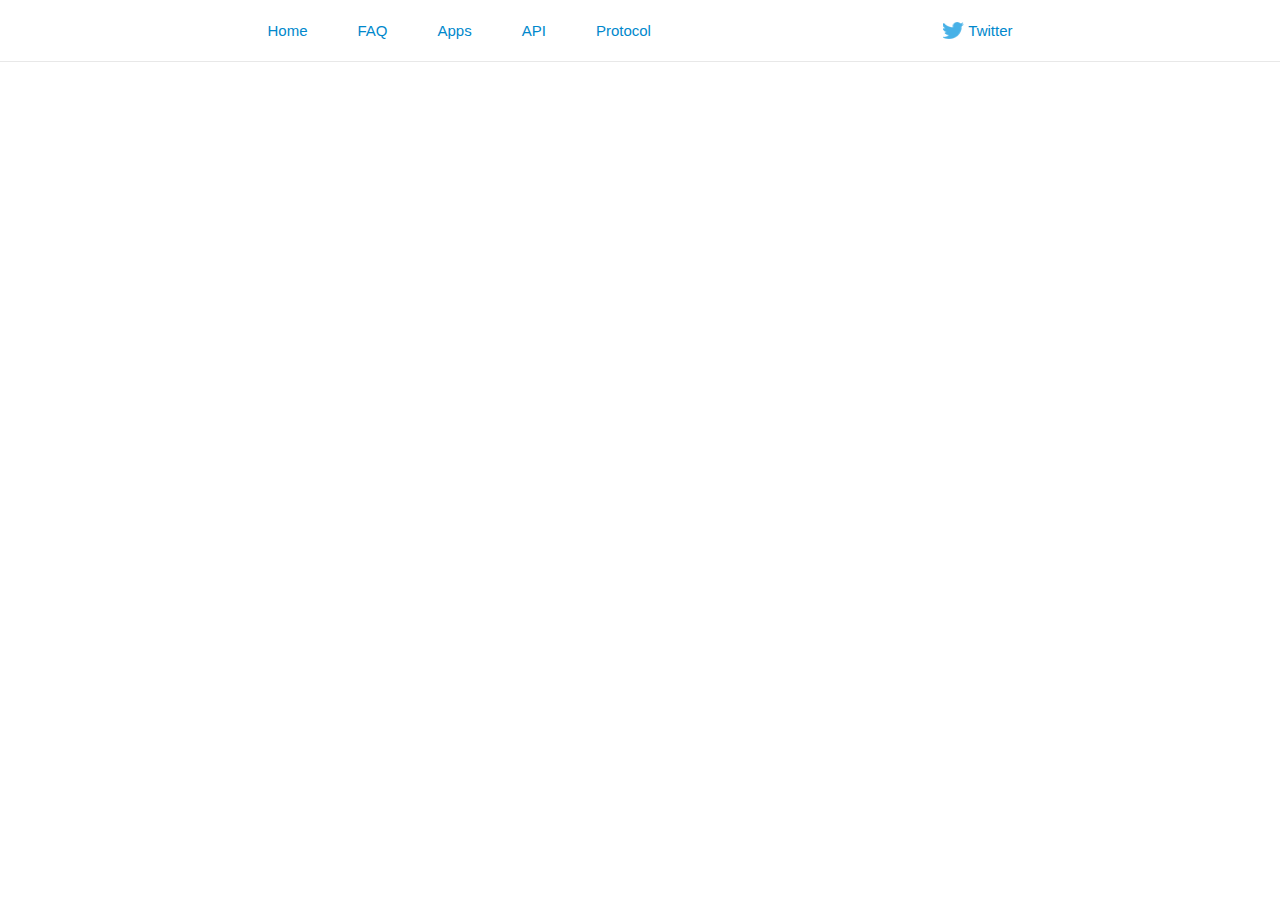
==== telegram.html @ 716404b2 "header done" ====
<!DOCTYPE html>
<html>
	<head>
		<meta http-equiv="Content-Type" content="text/html; charset=UTF-8">
		<link href="./css/telegram.css" rel="stylesheet" media="screen">
		<link href="./css/bootstrap.min.css" rel="stylesheet">
	</head>
	<body style="margin: 0">
		<div class="header">
			<div class="container clearfix">
				<ul class="nav">
					<li><a href="https://telegram.org/">Home</a></li>
					<li><a href="https://telegram.org/faq">FAQ</a></li>
					<li><a href="https://telegram.org/apps">Apps</a></li>
					<li><a href="https://core.telegram.org/api">API</a></li>
					<li><a href="https://core.telegram.org/mtproto">Protocol</a></li>
				</ul>
				<ul class="nav">
					<li><a href="https://twitter.com/telegram"><img class="icon icon-twitter"src="./images/twitter.png"></img><span> Twitter</span></a></li>
				</ul>
			</div>
		</div>
	</body>
</html>
---- css/telegram.css ----
body {
  font: 12px/18px "Lucida Grande", "Lucida Sans Unicode", Arial, Helvetica, Verdana, sans-serif;
}

a,
a:hover {
  color: #0088cc;
}
a:focus {
  text-decoration: none;
}
a:hover {
  text-decoration: underline;
}

.container {
  display: flex;
  padding: 10px 0;
  justify-content: space-between;
   box-shadow: none;
  -webkit-box-shadow: none;
  border-bottom: 1px solid #e8e8e8;
}

.container:before {
  content: " ";
  display: table;
}
.container:after {
  content: " ";
  display: table;
  clear: both;
}

.nav{
  padding: 0;
  list-style: none;
  display: flex;
}

.nav li {
  margin: 0;
  padding: 0 10px;
}

.nav li ul {
  list-style: none;
  display: none;
  padding: 0;
  position: absolute;
}

.nav li:hover > ul {
  display: block;
}

.nav a:hover,
.nav .active a {
  color: #0088cc;
}

.nav li a:hover {
  box-shadow: 0px 3px 0px 0px #179cde;
  -webkit-box-shadow: 0px 3px 0px 0px #179cde;
  padding-bottom: 13.5px;
}

.nav a {
	color: #0088cc;
  -webkit-transition: padding-bottom .2s ease-in-out, box-shadow .2s ease-in-out;
  -moz-transition: padding-bottom .2s ease-in-out, box-shadow .2s ease-in-out;
  -ms-transition: padding-bottom .2s ease-in-out, box-shadow .2s ease-in-out;
}

.nav {
  color: #a2a2a2;
  font-size: 15px;
}

.nav a,
.nav a:hover,
.nav a:focus {
  background-color: transparent;
}

.nav .open > a,
.nav .open > a:hover,
.nav .open > a:focus {
  box-shadow: none;
  background-color: #1e98d4;
  color: #FFF;
  border: 0;
}

.icon {
  display: inline-block;
}
.icon-twitter {
  width: 21px;
  height: 17px;
  vertical-align: text-top;
  opacity: 0.9;
}
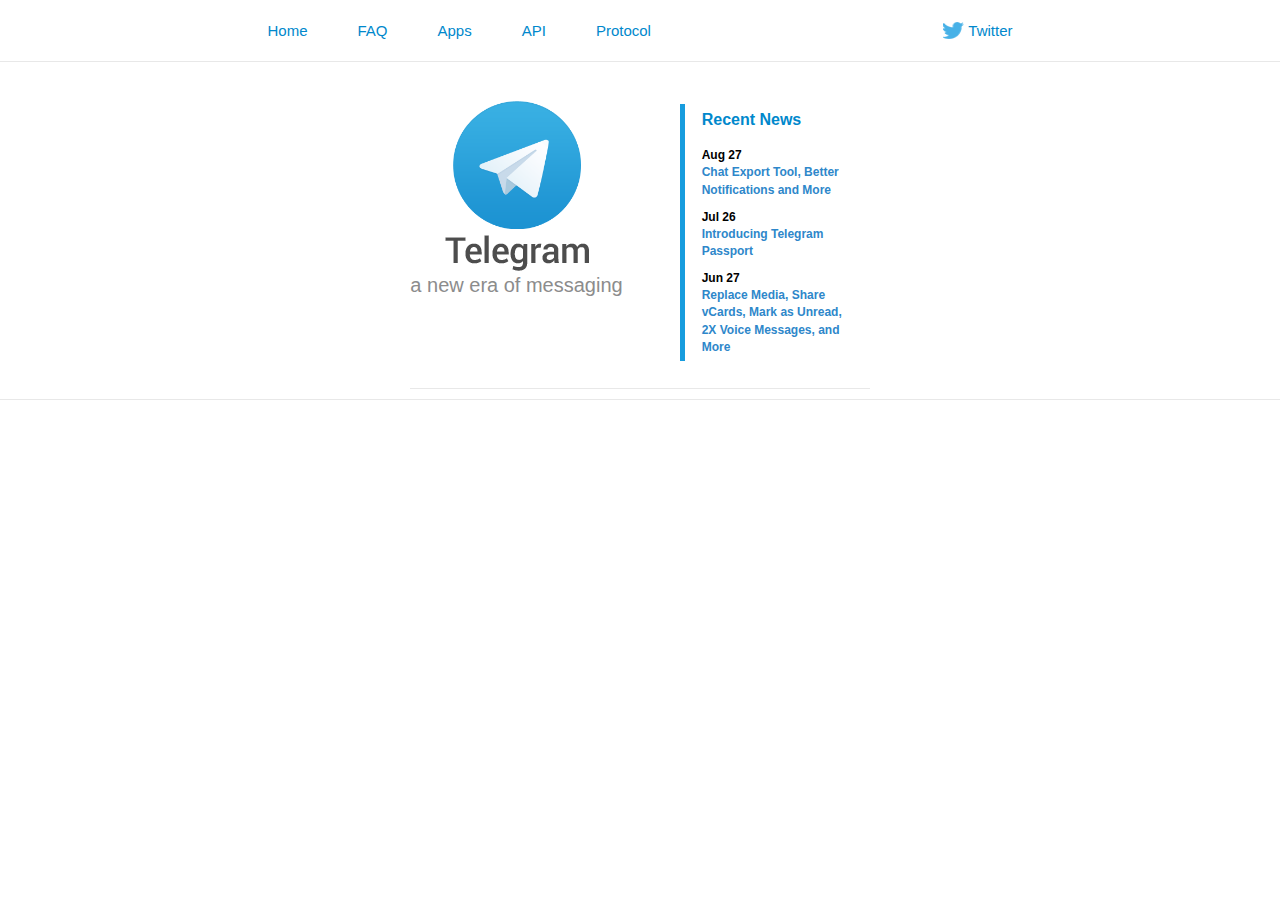
==== commit 8c24924c: "logo+news done" ====
--- a/telegram.html
+++ b/telegram.html
@@ -7,7 +7,7 @@
 	</head>
 	<body style="margin: 0">
 		<div class="header">
-			<div class="container clearfix">
+			<div class="container">
 				<ul class="nav">
 					<li><a href="https://telegram.org/">Home</a></li>
 					<li><a href="https://telegram.org/faq">FAQ</a></li>
@@ -20,5 +20,39 @@
 				</ul>
 			</div>
 		</div>
+		<div class="container">
+			<div class="container">
+				<div class="logo-text">
+					<a href="https://telegram.org/" class="logo">
+						<div>
+							<img class="logo-img" src="./images/logo.png">
+						</div>
+						<div>
+							<img src="./images/telegram_title.png">
+						</div>
+					</a>
+					<p>a new era of messaging</p>
+				</div>
+				<div class="news">
+					<div class="inner-news">
+						<a href="https://telegram.org/blog" class="news-header">Recent News</a>
+						<div class="side_blog_entries">
+							<a href="https://telegram.org/blog/export-and-more" class="news-entry">
+								<div class="news-date">Aug 27</div>
+								<div class="news-title">Chat Export Tool, Better Notifications and More</div>
+							</a>
+							<a href="https://telegram.org/blog/passport" class="news-entry">
+								<div class="news-date">Jul 26</div>
+								<div class="news-title">Introducing Telegram Passport</div>
+							</a>
+							<a href="https://telegram.org/blog/unread-replace-2x" class="news-entry">
+								<div class="news-date">Jun 27</div>
+								<div class="news-title">Replace Media, Share vCards, Mark as Unread, 2X Voice Messages, and More</div>
+							</a>
+						</div>
+					</div>
+				</div>
+			</div>
+		</div>
 	</body>
 </html>--- a/css/telegram.css
+++ b/css/telegram.css
@@ -1,103 +1,172 @@
 body {
-  font: 12px/18px "Lucida Grande", "Lucida Sans Unicode", Arial, Helvetica, Verdana, sans-serif;
+	font: 12px/18px "Lucida Grande", "Lucida Sans Unicode", Arial, Helvetica, Verdana, sans-serif;
 }
 
 a,
 a:hover {
-  color: #0088cc;
+	color: #0088cc;
 }
 a:focus {
-  text-decoration: none;
+	text-decoration: none;
 }
 a:hover {
-  text-decoration: underline;
+	text-decoration: underline;
 }
 
 .container {
-  display: flex;
-  padding: 10px 0;
-  justify-content: space-between;
-   box-shadow: none;
-  -webkit-box-shadow: none;
-  border-bottom: 1px solid #e8e8e8;
+	display: flex;
+	padding: 10px 0;
+	justify-content: space-between;
+	box-shadow: none;
+	-webkit-box-shadow: none;
+	border-bottom: 1px solid #e8e8e8;
 }
 
 .container:before {
-  content: " ";
-  display: table;
+	content: " ";
+	display: table;
 }
 .container:after {
-  content: " ";
-  display: table;
-  clear: both;
+	content: " ";
+	display: table;
+	clear: both;
 }
 
 .nav{
-  padding: 0;
-  list-style: none;
-  display: flex;
+	padding: 0;
+	list-style: none;
+	display: flex;
 }
 
 .nav li {
-  margin: 0;
-  padding: 0 10px;
+	margin: 0;
+	padding: 0 10px;
 }
 
 .nav li ul {
-  list-style: none;
-  display: none;
-  padding: 0;
-  position: absolute;
-}
-
-.nav li:hover > ul {
-  display: block;
-}
-
-.nav a:hover,
-.nav .active a {
-  color: #0088cc;
+	list-style: none;
+	display: none;
+	padding: 0;
+	position: absolute;
 }
 
 .nav li a:hover {
-  box-shadow: 0px 3px 0px 0px #179cde;
-  -webkit-box-shadow: 0px 3px 0px 0px #179cde;
-  padding-bottom: 13.5px;
+	box-shadow: 0px 3px 0px 0px #179cde;
+	-webkit-box-shadow: 0px 3px 0px 0px #179cde;
+	padding-bottom: 13.5px;
+	background-color: transparent;
 }
 
 .nav a {
 	color: #0088cc;
-  -webkit-transition: padding-bottom .2s ease-in-out, box-shadow .2s ease-in-out;
-  -moz-transition: padding-bottom .2s ease-in-out, box-shadow .2s ease-in-out;
-  -ms-transition: padding-bottom .2s ease-in-out, box-shadow .2s ease-in-out;
+	-webkit-transition: padding-bottom .2s ease-in-out, box-shadow .2s ease-in-out;
+	-moz-transition: padding-bottom .2s ease-in-out, box-shadow .2s ease-in-out;
+	-ms-transition: padding-bottom .2s ease-in-out, box-shadow .2s ease-in-out;
+	background-color: transparent;
 }
 
 .nav {
-  color: #a2a2a2;
-  font-size: 15px;
+	color: #a2a2a2;
+	font-size: 15px;
 }
 
 .nav a,
 .nav a:hover,
 .nav a:focus {
-  background-color: transparent;
-}
-
-.nav .open > a,
-.nav .open > a:hover,
-.nav .open > a:focus {
-  box-shadow: none;
-  background-color: #1e98d4;
-  color: #FFF;
-  border: 0;
+	background-color: transparent;
 }
 
 .icon {
-  display: inline-block;
+	display: inline-block;
 }
 .icon-twitter {
-  width: 21px;
-  height: 17px;
-  vertical-align: text-top;
-  opacity: 0.9;
+	width: 21px;
+	height: 17px;
+	vertical-align: text-top;
+	opacity: 0.9;
 }
+
+.logo-news {
+	display: flex;
+	margin: 6px auto 35px;
+	max-width: 798px;
+	text-align: center;
+}
+
+.logo-text {
+	font-size: 20px;
+	line-height: 148%;
+	max-width: 285px;
+	margin: 0 auto;
+	color: #8c8c8c;
+	text-align: center;
+	padding: 1px 0 10px;
+	
+	font-family: "HelveticaNeue-Light", "Helvetica Neue Light", "Helvetica Light", Helvetica, Arial , Verdana, sans-serif;
+	font-weight: 300;
+}
+
+.logo-img {
+	width: 128px;
+	height: 128px;
+	margin: 18px auto 6px;
+}
+
+.logo-wrap {
+	max-width: 315px;
+	margin: 0 auto;
+	padding: 20px 0 20px;
+}
+
+.logo {
+	display: block;
+	line-height: 0;
+}
+
+.news {
+	position: relative;
+}
+
+.news {
+    margin: 22px 0 0 16px;
+    padding: 0 10px 0 15px;
+    font-weight: bold;
+}
+
+.inner-news {
+	position: relative;
+	text-align: left;
+	background: #ecf3fa;
+	padding: 15px 20px 20px;
+	font-size: 12px;
+	width: 180px;
+	border-left: 5px solid #179cde;
+	background: none;
+	padding: 5px 17px;
+	margin: 0 0 17px 26px;
+}
+
+.news-header {
+	display: block;
+	color: #0088cc;
+	font-weight: bold;
+	font-size: 16px;
+	margin-bottom: 15px;
+}
+
+.news-entry {
+	display: block;
+	margin-top: 10px;
+}
+
+a.news-entry:hover {
+  text-decoration: none;
+}
+
+a.news-entry:hover .news-title {
+  text-decoration: underline;
+}
+
+.news-date {
+	color: #000;
+}
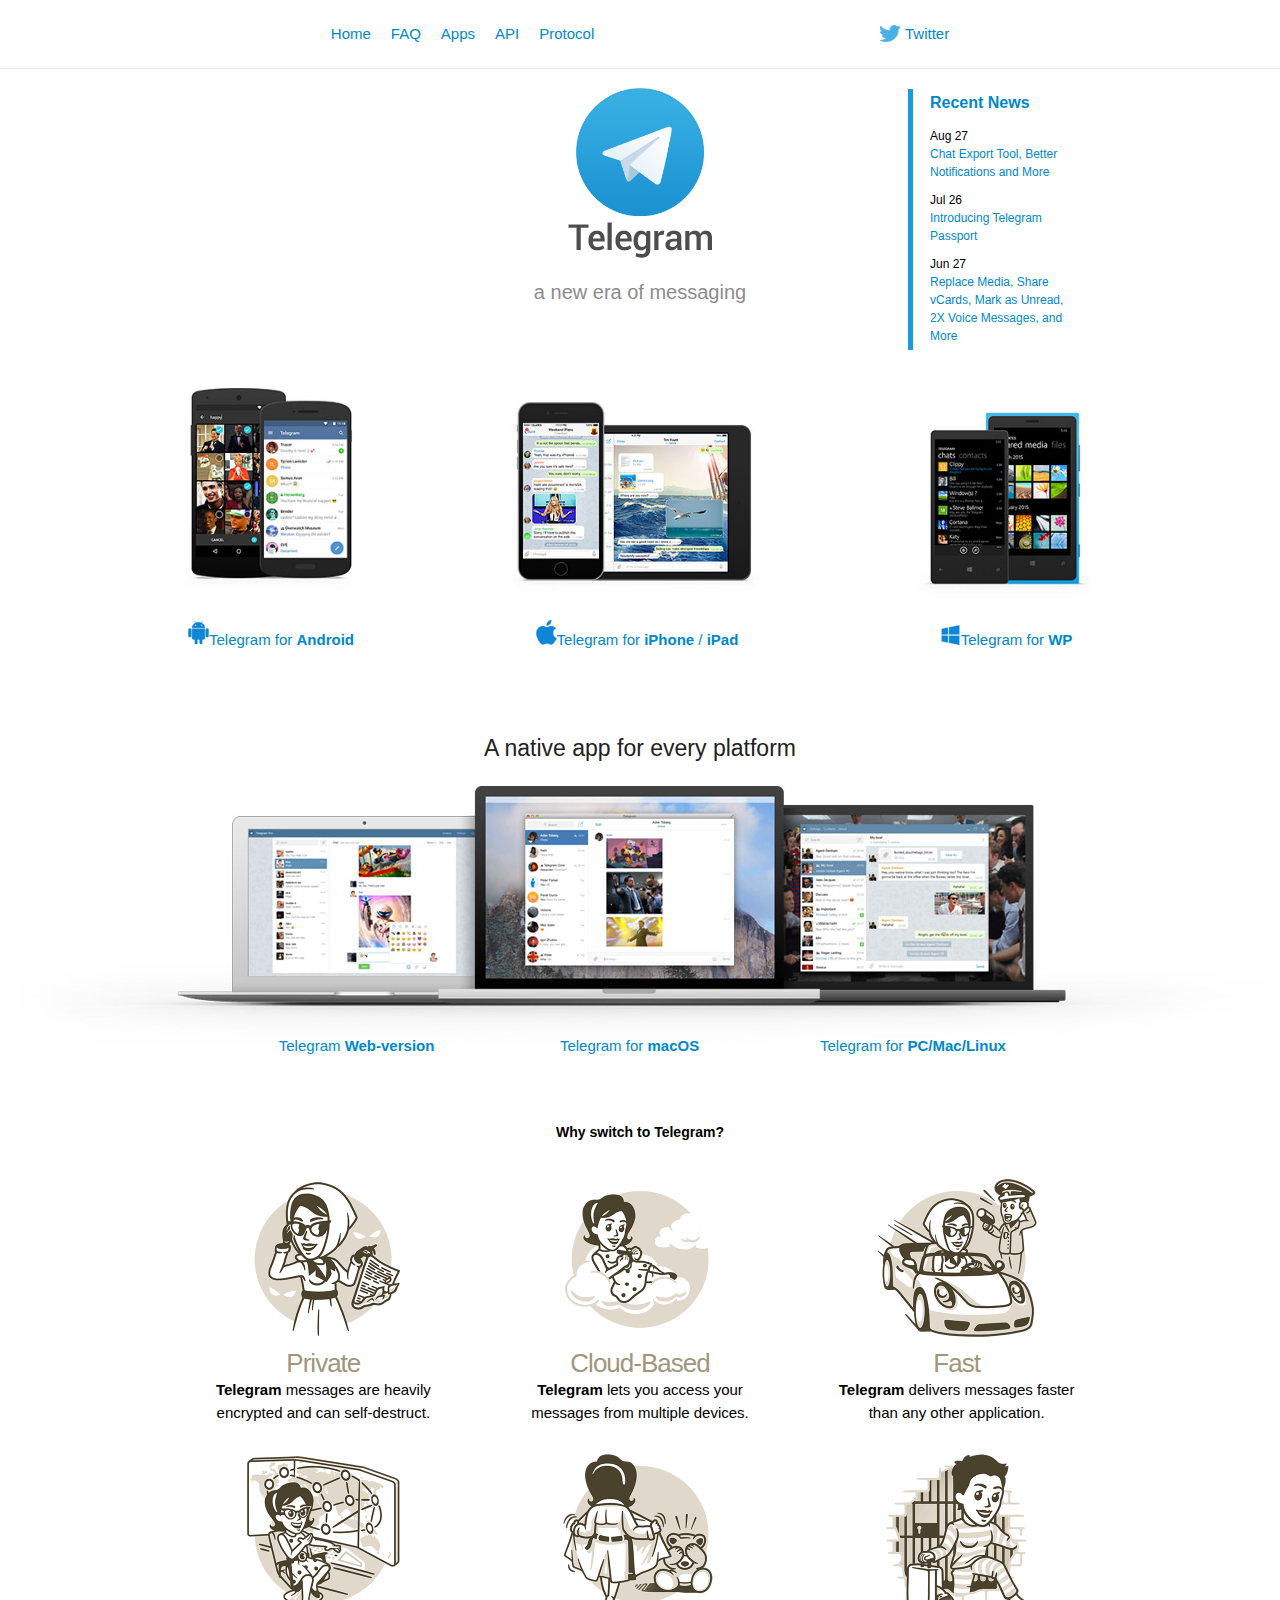
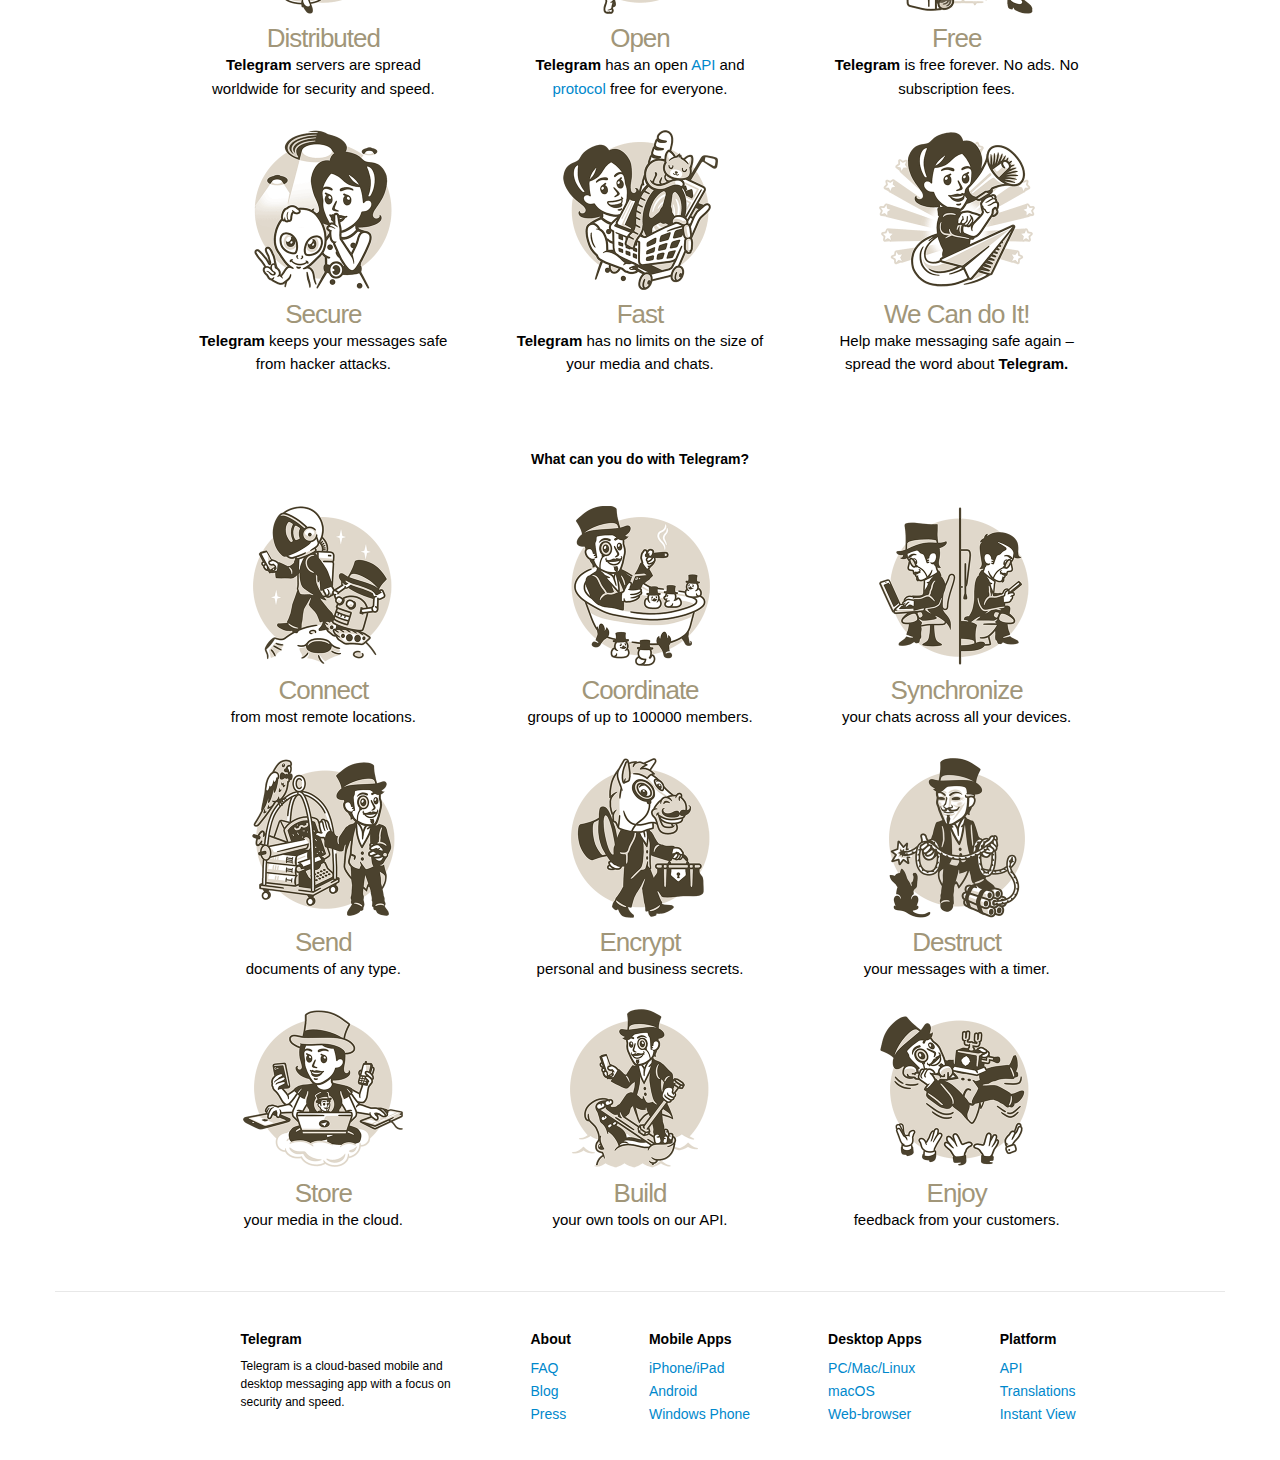
==== commit 5e6d99d3: "done" ====
--- a/telegram.html
+++ b/telegram.html
@@ -2,8 +2,8 @@
 <html>
 	<head>
 		<meta http-equiv="Content-Type" content="text/html; charset=UTF-8">
+		<meta name="viewport" content="width=device-width, initial-scale=1.0">
 		<link href="./css/telegram.css" rel="stylesheet" media="screen">
-		<link href="./css/bootstrap.min.css" rel="stylesheet">
 	</head>
 	<body style="margin: 0">
 		<div class="header">
@@ -12,45 +12,292 @@
 					<li><a href="https://telegram.org/">Home</a></li>
 					<li><a href="https://telegram.org/faq">FAQ</a></li>
 					<li><a href="https://telegram.org/apps">Apps</a></li>
-					<li><a href="https://core.telegram.org/api">API</a></li>
-					<li><a href="https://core.telegram.org/mtproto">Protocol</a></li>
+					<li><a class="hidden-xs" href="https://core.telegram.org/api">API</a></li>
+					<li><a class="hidden-xs" href="https://core.telegram.org/mtproto">Protocol</a></li>
 				</ul>
 				<ul class="nav">
-					<li><a href="https://twitter.com/telegram"><img class="icon icon-twitter"src="./images/twitter.png"></img><span> Twitter</span></a></li>
+					<li><a href="https://twitter.com/telegram"><img class="icon icon-twitter" src="./images/twitter.png"></img><span class="hidden-xs"> Twitter</span></a></li>
 				</ul>
 			</div>
 		</div>
-		<div class="container">
-			<div class="container">
-				<div class="logo-text">
-					<a href="https://telegram.org/" class="logo">
-						<div>
-							<img class="logo-img" src="./images/logo.png">
-						</div>
-						<div>
-							<img src="./images/telegram_title.png">
-						</div>
-					</a>
-					<p>a new era of messaging</p>
-				</div>
-				<div class="news">
-					<div class="inner-news">
-						<a href="https://telegram.org/blog" class="news-header">Recent News</a>
-						<div class="side_blog_entries">
-							<a href="https://telegram.org/blog/export-and-more" class="news-entry">
-								<div class="news-date">Aug 27</div>
-								<div class="news-title">Chat Export Tool, Better Notifications and More</div>
+		<div class="main-page">
+			<div class="news">
+				<div class="inner-news">
+					<a href="https://telegram.org/blog" class="news-header">Recent News</a>
+					<div>
+						<a href="https://telegram.org/blog/export-and-more" class="news-entry">
+							<div class="news-date">Aug 27</div>
+							<div class="news-title">Chat Export Tool, Better Notifications and More</div>
+						</a>
+						<a href="https://telegram.org/blog/passport" class="news-entry">
+							<div class="news-date">Jul 26</div>
+							<div class="news-title">Introducing Telegram Passport</div>
+						</a>
+						<a href="https://telegram.org/blog/unread-replace-2x" class="news-entry">
+							<div class="news-date">Jun 27</div>
+							<div class="news-title">Replace Media, Share vCards, Mark as Unread, 2X Voice Messages, and More</div>
+						</a>
+					</div>
+				</div>
+			</div>
+			<div class="logo-text">
+				<a href="https://telegram.org/" class="logo">
+					<div>
+						<img class="logo-img" src="./images/logo.png">
+					</div>
+					<div>
+						<img class="logo-title" src="./images/telegram_title.png">
+					</div>
+				</a>
+				<p class="logo-lead">a new era of messaging</p>
+			</div>
+			<div class="mobile-download container">
+				<a href="https://telegram.org/dl/android" class="download-link">
+					<img src="./images/android.jpg" class="android">
+					<div><img  src="./images/android-logo.png" class="icon icon-android">Telegram for <strong>Android</strong></div>
+				</a>
+				<a href="https://telegram.org/dl/ios" class="download-link">
+					<img src="./images/ios.jpg" class="ios">
+					<div><img  src="./images/ios-logo.png" class="icon icon-ios">Telegram for <strong>iPhone</strong> / <strong>iPad</strong></div>
+				</a>
+				<a href="https://telegram.org/dl/wp" class="download-link">
+					<img src="./images/wp.jpg" class="wp">
+					<div><img  src="./images/wp-logo.png" class="icon icon-wp">Telegram for <strong>WP</strong></div>
+				</a>
+				<a href="https://desktop.telegram.org/" class="download-link download-desktop-link-small">
+					Telegram for <strong>Windows / Mac / Linux</strong>
+				</a>
+				<a class="download-more" href="https://telegram.org/apps">
+					Browse more Telegram apps<i class="icon icon-arrow-more"></i>
+				</a>
+			</div>
+			<div class="desktop-download-section">
+				<h3 style="text-align: center;color: #222222; font-size: 23px; font-weight: 500;">A native app for every platform</h3>
+				<div class="desktop-download-wrap">
+					<div class="desktop-download">
+						<div class="download-desktop-links">
+							<a href="https://telegram.org/dl/android" class="download-desktop-link download-link-web">
+								<div>Telegram <strong>Web-version</strong></div>
 							</a>
-							<a href="https://telegram.org/blog/passport" class="news-entry">
-								<div class="news-date">Jul 26</div>
-								<div class="news-title">Introducing Telegram Passport</div>
+							<a href="https://telegram.org/dl/ios" class="download-desktop-link download-link-macos">
+								<div>Telegram for <strong>macOS</strong></div>
 							</a>
-							<a href="https://telegram.org/blog/unread-replace-2x" class="news-entry">
-								<div class="news-date">Jun 27</div>
-								<div class="news-title">Replace Media, Share vCards, Mark as Unread, 2X Voice Messages, and More</div>
+							<a href="https://telegram.org/dl/wp" class="download-desktop-link download-link-pc">
+								<div>Telegram for <strong>PC/Mac/Linux</strong></div>
 							</a>
 						</div>
 					</div>
+				</div>
+			</div>
+			<div class="main-body">
+				<h3 class="main-body-header">Why switch to Telegram?</h3>
+				<div class="main-cards">
+					<div class="cell">
+						<div class="card">
+							<img class="card-img" src="./images/private.gif">
+							<h3 class="card-header">Private</h3>
+							<div class="card-text">
+								<strong>Telegram</strong> messages are heavily encrypted and can self-destruct.
+							</div>
+						</div>
+					</div>
+					<div class="cell">
+						<div class="card">
+							<img class="card-img" src="./images/cloud.gif">
+							<h3 class="card-header">Cloud-Based</h3>
+							<div class="card-text">
+								<strong>Telegram</strong> lets you access your messages from multiple devices.
+							</div>
+						</div>
+					</div>
+					<div class="cell">
+						<div class="card">
+							<img class="card-img" src="./images/fast.gif">
+							<h3 class="card-header">Fast</h3>
+							<div class="card-text">
+								<strong>Telegram</strong> delivers messages faster than any other application.
+							</div>
+						</div>
+					</div>
+					<div class="cell">
+						<div class="card">
+							<img class="card-img" src="./images/distributed.gif">
+							<h3 class="card-header">Distributed</h3>
+							<div class="card-text">
+								<strong>Telegram</strong> servers are spread worldwide for security and speed.
+							</div>
+						</div>
+					</div>
+					<div class="cell">
+						<div class="card">
+							<img class="card-img" src="./images/open.gif">
+							<h3 class="card-header">Open</h3>
+							<div class="card-text">
+								<strong>Telegram</strong>  has an open <a href="https://core.telegram.org/api">API</a> and <a href="https://core.telegram.org/mtproto">protocol</a> free for everyone.
+							</div>
+						</div>
+					</div>
+					<div class="cell">
+						<div class="card">
+							<img class="card-img" src="./images/free.gif">
+							<h3 class="card-header">Free</h3>
+							<div class="card-text">
+								<strong>Telegram</strong> is free forever. No ads. No subscription fees.
+							</div>
+						</div>
+					</div>
+					<div class="cell">
+						<div class="card">
+							<img class="card-img" src="./images/secure.gif">
+							<h3 class="card-header">Secure</h3>
+							<div class="card-text">
+								<strong>Telegram</strong> keeps your messages safe from hacker attacks.
+							</div>
+						</div>
+					</div>
+					<div class="cell">
+						<div class="card">
+							<img class="card-img" src="./images/powerful.gif">
+							<h3 class="card-header">Fast</h3>
+							<div class="card-text">
+								<strong>Telegram</strong> has no limits on the size of your media and chats.
+							</div>
+						</div>
+					</div>
+					<div class="last-cell">
+						<div class="card">
+							<img class="card-img" src="./images/wecandoit.gif">
+							<h3 class="card-header">We Can do It!</h3>
+							<div class="card-text">
+								Help make messaging safe again – spread the word about <strong>Telegram.</strong>
+							</div>
+						</div>
+					</div>
+				</div>
+			</div>
+			<div class="main-body">
+				<h3 class="main-body-header">What can you do with Telegram?</h3>
+				<div class="main-cards">
+					<div class="cell">
+						<div class="card">
+							<img class="card-img" src="./images/connect.gif">
+							<h3 class="card-header">Connect</h3>
+							<div class="card-text">from most remote locations.</div>
+						</div>
+					</div>
+					<div class="cell">
+						<div class="card">
+							<img class="card-img" src="./images/coordinate.gif">
+							<h3 class="card-header">Coordinate</h3>
+							<div class="card-text">groups of up to 100000 members.</div>
+						</div>
+					</div>
+					<div class="cell">
+						<div class="card">
+							<img class="card-img" src="./images/synchronize.gif">
+							<h3 class="card-header">Synchronize</h3>
+							<div class="card-text">your chats across all your devices.</div>
+						</div>
+					</div>
+					<div class="cell">
+						<div class="card">
+							<img class="card-img" src="./images/send.gif">
+							<h3 class="card-header">Send</h3>
+							<div class="card-text">documents of any type.</div>
+						</div>
+					</div>
+					<div class="cell">
+						<div class="card">
+							<img class="card-img" src="./images/encrypt.gif">
+							<h3 class="card-header">Encrypt</h3>
+							<div class="card-text">personal and business secrets.</div>
+						</div>
+					</div>
+					<div class="cell">
+						<div class="card">
+							<img class="card-img" src="./images/destruct.gif">
+							<h3 class="card-header">Destruct</h3>
+							<div class="card-text">your messages with a timer.</div>
+						</div>
+					</div>
+					<div class="cell">
+						<div class="card">
+							<img class="card-img" src="./images/store.gif">
+							<h3 class="card-header">Store</h3>
+							<div class="card-text">your media in the cloud.</div>
+						</div>
+					</div>
+					<div class="cell">
+						<div class="card">
+							<img class="card-img" src="./images/build.gif">
+							<h3 class="card-header">Build</h3>
+							<div class="card-text">your own tools on our API.</div>
+						</div>
+					</div>
+					<div class="last-cell">
+						<div class="card">
+							<img class="card-img" src="./images/enjoy.gif">
+							<h3 class="card-header">Enjoy</h3>
+							<div class="card-text">feedback from your customers.</div>
+						</div>
+					</div>
+				</div>
+			</div>
+			<div class="empty-pad"></div>
+		</div>
+		<div class="footer">
+			<div class="footer-container">
+				<div class="footer-item telegram-info">
+					<h5>Telegram</h5>
+					Telegram is a cloud-based mobile and desktop messaging app with a focus on security and speed.
+				</div>
+				<div class="footer-item">
+					<h5><a href="https://telegram.org/faq">About</a></h5>
+					<ul>
+						<li><a href="https://telegram.org/faq">FAQ</a></li>
+						<li><a href="https://telegram.org/blog">Blog</a></li>
+						<li><a href="https://telegram.org/press">Press</a></li>
+					</ul>
+				</div>
+				<div class="footer-item">
+					<h5><a href="https://telegram.org/faq">Mobile Apps</a></h5>
+					<ul>
+						<li><a href="https://telegram.org/dl/ios">iPhone/iPad</a></li>
+						<li><a href="https://telegram.org/dl/android">Android</a></li>
+						<li><a href="https://telegram.org/dl/wp">Windows Phone</a></li>
+					</ul>
+				</div>
+				<div class="footer-item">
+					<h5><a href="https://telegram.org/faq">Desktop Apps</a></h5>
+					<ul>
+						<li><a href="https://desktop.telegram.org/">PC/Mac/Linux</a></li>
+						<li><a href="https://macos.telegram.org/">macOS</a></li>
+						<li><a href="https://telegram.org/dl/web">Web-browser</a></li>
+					</ul>
+				</div>
+				<div class="footer-item">
+					<h5><a href="https://telegram.org/faq">Platform</a></h5>
+					<ul>
+						<li><a href="https://core.telegram.org/api">API</a></li>
+						<li><a href="https://translations.telegram.org/">Translations</a></li>
+						<li><a href="https://instantview.telegram.org/">Instant View</a></li>
+					</ul>
+				</div>
+			</div>
+		</div>
+		<div class="small-footer">
+			<div class="footer-container">
+				<div class="footer-item">
+					<h5><a href="https://telegram.org/faq">About</a></h5>
+				</div>
+				<div class="footer-item">
+					<h5><a href="https://telegram.org/faq">Mobile Apps</a></h5>
+				</div>
+				<div class="footer-item">
+					<h5><a href="https://telegram.org/faq">Desktop Apps</a></h5>
+				</div>
+				<div class="footer-item">
+					<h5><a href="https://telegram.org/faq">Platform</a></h5>
 				</div>
 			</div>
 		</div>
--- a/css/telegram.css
+++ b/css/telegram.css
@@ -1,5 +1,21 @@
 body {
 	font: 12px/18px "Lucida Grande", "Lucida Sans Unicode", Arial, Helvetica, Verdana, sans-serif;
+}
+
+* {
+	-webkit-box-sizing: border-box;
+	-moz-box-sizing: border-box;
+	box-sizing: border-box;
+}
+
+*:before, *:after {
+	-webkit-box-sizing: border-box;
+	-moz-box-sizing: border-box;
+	box-sizing: border-box;
+}
+
+a {
+	text-decoration: none;
 }
 
 a,
@@ -11,6 +27,17 @@
 }
 a:hover {
 	text-decoration: underline;
+}
+
+h3, h5 {
+  font-weight: bold;
+  margin: 20px 0 10px 0;
+  position: relative;
+}
+
+.header {
+	-webkit-box-shadow: none;
+    border-bottom: 1px solid #e8e8e8;
 }
 
 .container {
@@ -19,20 +46,11 @@
 	justify-content: space-between;
 	box-shadow: none;
 	-webkit-box-shadow: none;
-	border-bottom: 1px solid #e8e8e8;
-}
-
-.container:before {
-	content: " ";
-	display: table;
-}
-.container:after {
-	content: " ";
-	display: table;
-	clear: both;
-}
-
-.nav{
+	margin-right: auto;
+    margin-left: auto;
+}
+
+.nav {
 	padding: 0;
 	list-style: none;
 	display: flex;
@@ -55,6 +73,7 @@
 	-webkit-box-shadow: 0px 3px 0px 0px #179cde;
 	padding-bottom: 13.5px;
 	background-color: transparent;
+	text-decoration: none;
 }
 
 .nav a {
@@ -86,11 +105,11 @@
 	opacity: 0.9;
 }
 
-.logo-news {
-	display: flex;
-	margin: 6px auto 35px;
-	max-width: 798px;
-	text-align: center;
+.main-page {
+	margin-right: auto;
+    margin-left: auto;
+	padding: 0;
+    border-bottom: 1px solid #e8e8e8;
 }
 
 .logo-text {
@@ -114,7 +133,7 @@
 
 .logo-wrap {
 	max-width: 315px;
-	margin: 0 auto;
+	margin: 0;
 	padding: 20px 0 20px;
 }
 
@@ -127,17 +146,15 @@
 	position: relative;
 }
 
-.news {
-    margin: 22px 0 0 16px;
-    padding: 0 10px 0 15px;
-    font-weight: bold;
+.news .inner-news {
+	position: absolute;
+    margin-top: 20px;
+    right: 137px;
 }
 
 .inner-news {
-	position: relative;
+	position:relative;
 	text-align: left;
-	background: #ecf3fa;
-	padding: 15px 20px 20px;
 	font-size: 12px;
 	width: 180px;
 	border-left: 5px solid #179cde;
@@ -170,3 +187,423 @@
 .news-date {
 	color: #000;
 }
+
+.icon-android
+.icon-ios
+.icon-wp {
+  display: inline-block;
+  vertical-align: text-top;
+  width: 25px;
+  height: 30px;
+  margin-right: 10px;
+}
+
+.android {
+	width: 28.21%;
+	min-width: 245px;
+}
+.ios {
+	width: 42.9961%;
+	min-width: 350px;
+}
+
+.wp {
+	width: 28.793774%;
+	min-width: 245px;
+}
+
+.download-link {
+	text-align: center;
+	display: inline-block;
+	padding-bottom: 20px;
+	margin: 40px 0;
+	font-size: 15px;
+	max-width: 100%;
+}
+
+.download-link:hover {
+	text-decoration: none;
+	box-shadow: 0px 3px 0px 0px #179cde;
+}
+
+.mobile-download {
+	text-align: center;
+	max-width: 1028px;
+	margin: 20px auto 20px;
+	margin: 0 auto;
+	display: table;
+}
+
+.download-desktop-link-small {
+	display: none;
+	min-width: 320px;
+	background: url(../images/small_desktop.png) 50% 0 no-repeat;
+}
+
+.download-more {
+  margin-bottom: 0;
+  font-weight: normal;
+  text-align: center;
+  vertical-align: middle;
+  cursor: pointer;
+  background-image: none;
+  border: 0;
+  white-space: nowrap;
+  padding: 10px 16px;
+  font-size: 15px;
+  line-height: 1.33;
+  user-select: none;
+  color: #ffffff;
+  background-color: #318fd3;
+  margin-top: 5px;
+  display: none;
+  border-radius: 3px;
+}
+
+.download-more:hover {
+  color: #FFF;
+}
+
+.desktop-download-section {
+	text-align: center;
+	max-width: 1028px;
+	margin: 20px auto 20px;
+	margin: 0 auto;
+	display: table;
+}
+
+.desktop-download-wrap {
+	height: 291px;
+    overflow: hidden;
+}
+
+.desktop-download {
+	position: absolute;
+	left: 0;
+	right: 0;
+	min-width: 804px;
+	background: url(../images/desktop.jpg) 50% 19px no-repeat;
+	background-size: 804 260;
+}
+
+.download-desktop-links {
+	width: 804px;
+	margin: 0 auto;
+	display: flex;
+}
+
+.download-desktop-link {
+	text-align: center;
+	display: inline-block;
+	padding: 270px 0 20px;
+	font-size: 15px;
+	vertical-align: top;
+	-webkit-transition: box-shadow .2s ease-in-out;
+	-moz-transition: box-shadow .2s ease-in-out;
+	-ms-transition: box-shadow .2s ease-in-out;
+}
+
+.download-desktop-link:hover {
+	text-decoration: none;
+	box-shadow: 0px 3px 0px 0px #179cde;
+}
+
+.download-link-web {
+  width: 29.5%;
+}
+.download-link-macos {
+  width: 38.4%;
+  padding-left: 20px;
+  padding-right: 20px;
+}
+.download-link-pc {
+  width: 32.1%;
+}
+
+.main-body {
+	margin-top: 40px;
+	padding-top: 5px;
+}
+
+.main-body-header {
+	text-align: center;
+	margin-top: 0;
+	padding-top: 20px;
+}
+
+.main-cards {
+  max-width: 950px;
+  margin: 18px auto 0;
+  padding: 0;
+}
+
+.last-cell,
+.cell {
+	position: relative;
+    min-height: 1px;
+    padding-left: 15px;
+    padding-right: 15px;
+}
+
+@media (min-width: 768px) {
+	.cell {
+		width: 50%;
+		float: left;
+	}
+	.last-cell {
+		float:left;
+		width: 100%;
+	}
+}
+@media (min-width: 992px) {
+	.last-cell,
+	.cell {
+		width: 33.33333%;
+	}
+}
+
+.card {
+	max-width: 260px;
+    margin: 0 auto;
+    padding: 20px 0 9px;
+}
+.card-img {
+	width: 160px;
+    height: 160px;
+	display: block;
+    margin-left: auto;
+    margin-right: auto;
+}
+
+.card-header {
+	color: #a19679;
+    text-align: center;
+    margin: 15px 0 6px;
+    font-size: 26px;
+    font-weight: normal;
+    letter-spacing: -1px;
+}
+
+.card-text {
+	font-size: 15px;
+    line-height: 158%;
+    text-align: center;
+}
+
+.empty-pad {
+	height: 50px;
+}
+
+.footer-item {
+	float: left;
+	padding-right: 78px;
+}
+
+.footer {
+	max-width: 925px;
+    margin: 10px auto 0;
+    padding: 28px 0 34px;
+	display: flex;
+}
+
+.footer-container {
+    padding: 0 0 0 63px;
+}
+
+.footer-item:last-child {
+    padding-right: 0;
+}
+
+.footer-item h5 {
+  font-size: 14px;
+  margin-top: 0;
+  margin-bottom: 9px;
+}
+
+.telegram-info {
+	width: 290px;
+    padding-right: 50px;
+}
+
+.footer-item h5 a {
+  color: inherit;
+}
+
+.footer-item ul {
+	list-style: none;
+	margin: 0;
+	padding: 0;
+}
+
+.footer-item ul li {
+  font-size: 14px;
+  line-height: 23px;
+}
+
+.small-footer {
+	display: none;
+}
+
+.container:before,
+.footer-container:before,
+.main-cards:before {
+	content: " ";
+    display: table;
+}
+
+.container:after,
+.footer-container:after,
+.main-cards:after {
+    clear: both;
+    content: " ";
+    display: table;
+}
+
+@media (max-width: 1000px) {
+	.news .inner-news {
+		position: static;
+		margin: 22px 0 0 16px;
+		padding: 0 10px 0 15px;
+		border-width: 4px;
+		border-color: #3faee8;
+	}
+	
+	.inner-news {
+		width: auto;
+	}
+
+	.news .news-header {
+		font-size: 14px;
+	}
+	
+	.news a.news-entry {
+		margin-top: 12px;
+	}
+	
+	.news .news-date {
+		color: #444;
+		font-size: 13px;
+	}
+	
+	.news .news-title {
+		font-size: 14px;
+		margin-top: 2px;
+	}
+	
+	.footer-container {
+		text-align: center;
+		padding: 0;
+	}
+	
+	.footer-item {
+		display: inline-block;
+		float: none;
+		width: auto;
+		padding: 0 8px;
+	}
+	
+	.footer-item h5 {
+		color: #08c;
+		font-size: 12px;
+		font-weight: normal;
+		text-transform: uppercase;
+		margin: 0;
+	}
+
+	.footer {
+		display: none;
+	}
+	
+	.small-footer {
+		display: block;
+	}
+}
+
+@media (max-width: 640px) {
+	.download-link .icon {
+		display: none;
+	}
+	.desktop-download-section {
+		display: none;
+	}
+	.download-desktop-link-small {
+		display: block;
+		padding-top: 156px;
+		height: 188px;
+	}
+	.download-more {
+		display: inline-block;
+	}
+	
+	.download-link:hover,
+	.download-desktop-link-small:hover {
+		box-shadow: none;
+	}
+	
+	.android {
+		min-width: 196px;
+	}
+	
+	.ios {
+		min-width: 300px;
+	}
+	
+	.wp {
+		min-width: 201px;
+	}
+}
+
+@media (min-width: 768px) {
+	.container {
+		width: 750px;
+	}
+	.main-page {
+		width: 750px;
+	}
+}
+
+@media (min-width: 992px) {
+  .container {
+    width: 970px;
+  }
+  .main-page {
+    width: 970px;
+  }
+}
+@media (min-width: 1200px) {
+  .container {
+    width: 1170px;
+  }
+  .main-page {
+    width: 1170px;
+  }
+}
+
+@media (max-width: 767px) {
+	.hidden-xs{display:none !important}
+}
+
+@media (max-width: 480px) {
+  .nav .container {
+    padding: 0;
+  }
+  .logo-text {
+    padding-top: 10px;
+    padding-bottom: 2px;
+  }
+  .logo-img {
+    width: 85px;
+    height: 85px;
+  }
+  .logo-title,
+  .logo-title:hover {
+    font-size: 23px;
+    margin-top: 15px;
+    margin-bottom: 5px;
+    letter-spacing: -1px;
+  }
+  .logo-lead {
+    font-size: 16px;
+    max-width: 224px;
+  }
+}
